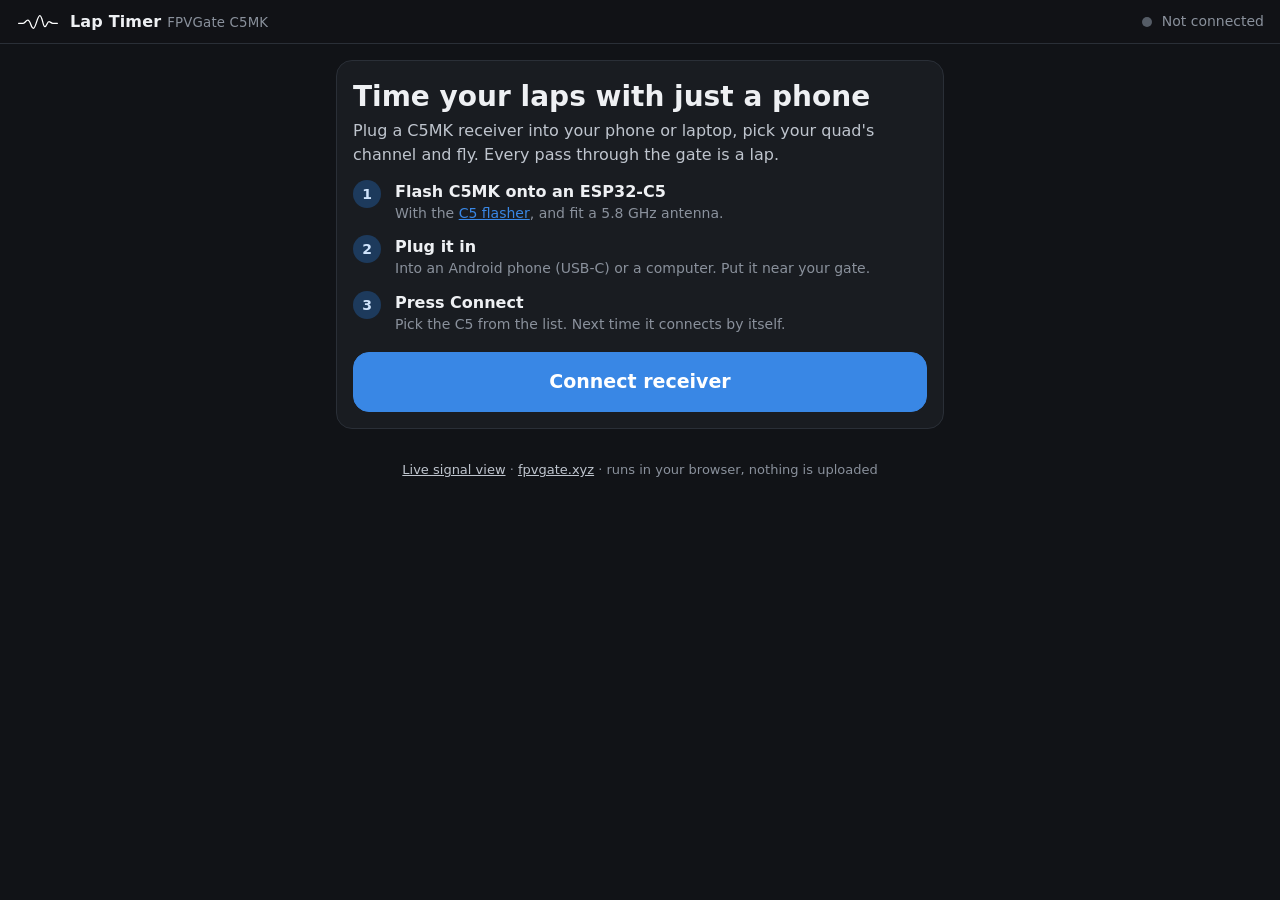
==== multipilot/web/timer/index.html @ 33fa1930 "Add a browser lap timer at c5mk.fpvgate.xyz/timer A simple timer for 1-4 pilots, aimed at phones: pl" ====
<!DOCTYPE html>
<!-- FPVGate lap timer: a C5MK receiver on USB, a phone or laptop, and nothing
     else. All the timing happens in the page from the C5's readings (laps.js);
     the C5 just scans, as it does for the dashboard. Published at
     https://c5mk.fpvgate.xyz/timer/. -->
<html lang="en">
<head>
<meta charset="utf-8">
<meta name="viewport" content="width=device-width, initial-scale=1, viewport-fit=cover">
<meta name="theme-color" content="#111317">
<title>Lap Timer | FPVGate C5MK</title>
<meta name="description" content="A simple FPV lap timer in your browser: plug in a C5MK receiver and start racing.">
<link rel="icon" href="../favicon.svg" type="image/svg+xml">
<style>
  :root {
    --bg: #111317; --panel: #191c21; --panel2: #1f232a; --line: #2a2f37; --line2: #353b45;
    --text: #eef0f3; --soft: #bfc5ce; --muted: #8a919c; --accent: #3987e5; --accent-dim: #1d3a5c;
    --ok: #3dbb7c; --warn: #d9a33a; --bad: #e05d5d;
    --mono: ui-monospace, "Cascadia Mono", Consolas, monospace;
  }
  * { box-sizing: border-box; -webkit-tap-highlight-color: transparent; }
  html, body { margin: 0; background: var(--bg); color: var(--text); font: 16px/1.45 system-ui, "Segoe UI", Roboto, sans-serif; }
  a { color: var(--accent); }
  button, select, input { font: inherit; color: var(--text); }
  button { cursor: pointer; border: 1px solid var(--line2); background: var(--panel2); border-radius: 12px; padding: 10px 16px; min-height: 48px; }
  button:active:not(:disabled) { transform: scale(.98); }
  button:disabled { opacity: .45; }
  button.primary { background: var(--accent); border-color: var(--accent); color: #fff; font-weight: 700; }
  button.big { width: 100%; font-size: 19px; min-height: 60px; border-radius: 16px; }
  button.danger { background: #3a1c1c; border-color: #6a2a2a; color: #f4c2c2; }
  button.ghost { background: transparent; }
  select, input[type=text] { background: var(--panel2); border: 1px solid var(--line2); border-radius: 10px; padding: 10px 12px; min-height: 48px; width: 100%; }

  header { position: sticky; top: 0; z-index: 10; display: flex; align-items: center; gap: 10px; padding: 10px 16px;
    padding-top: max(10px, env(safe-area-inset-top)); background: rgba(17,19,23,.94); backdrop-filter: blur(6px); border-bottom: 1px solid var(--line); }
  header .title { font-weight: 800; letter-spacing: .01em; }
  header .title small { font-weight: 500; color: var(--muted); margin-left: 6px; }
  header .spacer { flex: 1; }
  .dot { width: 10px; height: 10px; border-radius: 50%; background: #555c66; }
  .dot.ok { background: var(--ok); box-shadow: 0 0 0 3px rgba(61,187,124,.18); }
  .dot.busy { background: var(--warn); }
  #connText { color: var(--muted); font-size: 14px; }

  main { max-width: 640px; margin: 0 auto; padding: 16px 16px calc(28px + env(safe-area-inset-bottom)); }
  section.screen { display: grid; gap: 16px; }
  .card { background: var(--panel); border: 1px solid var(--line); border-radius: 16px; padding: 16px; }
  h1 { font-size: 28px; margin: 4px 0 6px; line-height: 1.15; }
  h2 { font-size: 13px; font-weight: 700; letter-spacing: .08em; text-transform: uppercase; color: var(--muted); margin: 0 0 10px; }
  p { margin: 0; color: var(--soft); }
  .muted { color: var(--muted); font-size: 14px; }
  .notice { border-radius: 12px; padding: 12px 14px; font-size: 15px; background: #2a2316; border: 1px solid #5a4823; color: #f1d9a3; }
  .notice.err { background: #2c1717; border-color: #6a2a2a; color: #f4b9b9; }
  .notice:empty { display: none; }
  [hidden] { display: none !important; }
  /* Nothing may push the page wider than a phone: grid and flex children
     default to their content's width, and a select's is its longest option. */
  main, section.screen, .card, .pilot > *, .pilot .row2 > *, .lane, .lane .top > * { min-width: 0; }
  select { max-width: 100%; text-overflow: ellipsis; }
  header .title { white-space: nowrap; overflow: hidden; text-overflow: ellipsis; min-width: 0; }
  #connText { white-space: nowrap; }
  @media (max-width: 440px) {
    header .title small { display: none; }
    .pilot .find { padding: 8px 10px; font-size: 14px; }
  }

  .steps { list-style: none; padding: 0; margin: 14px 0 18px; display: grid; gap: 12px; }
  .steps li { display: grid; grid-template-columns: 32px 1fr; gap: 10px; align-items: start; }
  .steps .n { width: 28px; height: 28px; border-radius: 50%; background: var(--accent-dim); color: #cfe3fb; display: grid; place-items: center; font-weight: 800; font-size: 14px; }

  /* setup */
  .pilot { display: grid; grid-template-columns: 14px 1fr; gap: 10px 12px; align-items: center; padding: 12px 0; border-top: 1px solid var(--line); }
  .pilot:first-of-type { border-top: 0; padding-top: 0; }
  .pilot .sw { width: 14px; height: 14px; border-radius: 4px; }
  .pilot .row2 { grid-column: 2; display: grid; grid-template-columns: 1fr auto; gap: 8px; }
  .pilot .row3 { grid-column: 2; display: flex; align-items: center; gap: 10px; }
  .pilot .remove { min-height: 48px; min-width: 48px; padding: 0; font-size: 22px; line-height: 1; }
  .meter { flex: 1; height: 10px; border-radius: 5px; background: #2b3039; position: relative; overflow: visible; }
  .meter i { position: absolute; left: 0; top: 0; bottom: 0; border-radius: 5px; width: 0; }
  .meter b { position: absolute; top: -4px; bottom: -4px; width: 2px; background: #c9ced6; border-radius: 1px; }
  .seen { font-size: 13px; color: var(--muted); min-width: 86px; text-align: right; }
  .seen.hit { color: var(--ok); font-weight: 700; }
  .seg { display: grid; grid-auto-flow: column; grid-auto-columns: 1fr; gap: 6px; background: var(--panel2); border: 1px solid var(--line2); border-radius: 12px; padding: 4px; }
  .seg button { border: 0; background: transparent; min-height: 44px; border-radius: 9px; padding: 6px; }
  .seg button.on { background: var(--accent); color: #fff; font-weight: 700; }
  .stepper { display: flex; align-items: center; gap: 12px; }
  .stepper button { width: 48px; padding: 0; font-size: 22px; }
  .stepper output { font: 700 22px var(--mono); min-width: 36px; text-align: center; }
  .opts { display: grid; gap: 14px; }
  .opts label.check { display: flex; align-items: center; gap: 10px; color: var(--soft); }
  .opts input[type=checkbox] { width: 22px; height: 22px; accent-color: var(--accent); }

  /* running */
  .runbar { display: flex; align-items: center; gap: 10px; }
  .runbar .what { font-weight: 700; }
  .runbar .spacer { flex: 1; }
  .lanes { display: grid; gap: 12px; }
  .lane { background: var(--panel); border: 1px solid var(--line); border-left: 6px solid; border-radius: 16px; padding: 14px 16px; }
  .lane .top { display: flex; align-items: baseline; gap: 10px; }
  .lane .name { font-weight: 800; font-size: 18px; }
  .lane .ch { color: var(--muted); font-size: 14px; }
  .lane .lapno { margin-left: auto; font-weight: 800; font-size: 18px; }
  .lane .clock { font: 800 64px/1.05 var(--mono); font-variant-numeric: tabular-nums; margin: 6px 0; letter-spacing: -.02em; }
  .lanes.n2 .clock { font-size: 52px; } .lanes.n3 .clock, .lanes.n4 .clock { font-size: 40px; }
  .lane .stats { display: flex; gap: 18px; color: var(--soft); font-size: 15px; }
  .lane .stats b { font-family: var(--mono); color: var(--text); }
  .lane .best b { color: var(--ok); }
  .lane .recent { display: flex; gap: 6px; flex-wrap: wrap; margin-top: 8px; min-height: 26px; }
  .chip { font: 600 13px var(--mono); padding: 2px 8px; border-radius: 999px; background: var(--panel2); border: 1px solid var(--line2); color: var(--soft); }
  .chip.best { color: #bff0d6; border-color: #2a6a4b; background: #12291e; }
  .lane .meter { margin-top: 10px; height: 6px; }
  .lane.flash { animation: flash .6s ease-out; }
  @keyframes flash { from { background: #23402f; } to { background: var(--panel); } }
  .lane .done { color: var(--ok); font-weight: 800; }
  #countdown { position: fixed; inset: 0; z-index: 50; display: grid; place-items: center; background: rgba(10,12,15,.88);
    font: 900 min(40vw, 220px)/1 var(--mono); color: #fff; }
  #countdown.go { color: var(--ok); }

  /* results */
  table { width: 100%; border-collapse: collapse; font-size: 15px; }
  td, th { padding: 6px 4px; text-align: left; border-bottom: 1px solid var(--line); }
  th { color: var(--muted); font-weight: 600; font-size: 13px; }
  td.num, th.num { text-align: right; font-family: var(--mono); }
  tr.best td { color: var(--ok); }
  .promo { background: linear-gradient(135deg, #172a42, #191c21); border-color: #24476d; }
  .promo h2 { color: #9cc8f3; }
  .row { display: flex; gap: 10px; flex-wrap: wrap; }
  .row > button { flex: 1; }
  footer { text-align: center; color: var(--muted); font-size: 13px; padding: 4px 16px 24px; }
  footer a { color: var(--soft); }
</style>
</head>
<body>
<header>
  <svg width="44" height="18" viewBox="0 0 585 240" fill="none" aria-hidden="true"><path d="M 34 137 H 94 C 123 137 128 96 157 96 C 194 96 196 204 231 204 C 264 204 284 34 317 34 C 351 34 357 183 384 183 C 409 183 413 115 439 115 C 457 115 467 137 489 137 H 551" stroke="#FFFFFF" stroke-width="17" stroke-linecap="round" stroke-linejoin="round"/></svg>
  <span class="title">Lap Timer<small>FPVGate C5MK</small></span>
  <span class="spacer"></span>
  <span class="dot" id="dot"></span><span id="connText">Not connected</span>
</header>

<main>
  <div class="notice" id="notice"></div>

  <!-- 1. Connect -->
  <section class="screen" id="scrConnect">
    <div class="card">
      <h1>Time your laps with just a phone</h1>
      <p>Plug a C5MK receiver into your phone or laptop, pick your quad's channel and fly. Every pass through the gate is a lap.</p>
      <ol class="steps">
        <li><span class="n">1</span><div><b>Flash C5MK onto an ESP32-C5</b><div class="muted">With the <a href="https://fpvgate.xyz/c5.html#flasher" target="_blank" rel="noopener">C5 flasher</a>, and fit a 5.8 GHz antenna.</div></div></li>
        <li><span class="n">2</span><div><b>Plug it in</b><div class="muted">Into an Android phone (USB-C) or a computer. Put it near your gate.</div></div></li>
        <li><span class="n">3</span><div><b>Press Connect</b><div class="muted">Pick the C5 from the list. Next time it connects by itself.</div></div></li>
      </ol>
      <button class="primary big" id="btnConnect">Connect receiver</button>
    </div>
    <div class="notice err" id="noUsb" hidden></div>
  </section>

  <!-- 2. Set up -->
  <section class="screen" id="scrSetup" hidden>
    <div class="card">
      <h2>Pilots</h2>
      <div id="pilotList"></div>
      <button class="ghost" id="btnAddPilot" style="width:100%;margin-top:8px">+ Add a pilot</button>
      <p class="muted" style="margin-top:10px">Fly past the gate: the bar jumps and "pass seen" lights up. If it doesn't, try High sensitivity.</p>
    </div>
    <div class="card opts">
      <div>
        <h2>Mode</h2>
        <div class="seg" id="segMode"><button data-v="practice">Practice</button><button data-v="race">Race</button></div>
        <p class="muted" id="modeHint" style="margin-top:8px"></p>
      </div>
      <div id="lapsBox">
        <h2>Laps to win</h2>
        <div class="stepper"><button id="lapsMinus">−</button><output id="lapsOut">3</output><button id="lapsPlus">+</button></div>
      </div>
      <div>
        <h2>Sensitivity</h2>
        <div class="seg" id="segSens"><button data-v="low">Low</button><button data-v="medium">Medium</button><button data-v="high">High</button></div>
        <p class="muted" id="sensHint" style="margin-top:8px"></p>
      </div>
      <label class="check"><input type="checkbox" id="chkVoice">Read lap times out loud</label>
    </div>
    <button class="primary big" id="btnStart">Start</button>
  </section>

  <!-- 3. Running -->
  <section class="screen" id="scrRun" hidden>
    <div class="runbar"><span class="what" id="runWhat"></span><span class="spacer"></span><span class="muted" id="runClock"></span></div>
    <div class="lanes" id="lanes"></div>
    <button class="danger big" id="btnStop">Stop</button>
  </section>

  <!-- 4. Results -->
  <section class="screen" id="scrResults" hidden>
    <div class="card" id="resultsCard"></div>
    <div class="row">
      <button class="primary" id="btnAgain">Go again</button>
      <button id="btnSetup">Change setup</button>
    </div>
    <button id="btnCsv">Save laps (CSV)</button>
    <div class="card promo">
      <h2>Ready for more?</h2>
      <p><b>FPVGate</b> is the open-source lap timer this grew out of: LED gates, race management, up to eight pilots,
        and RotorHazard support with the same C5MK receiver.</p>
      <p style="margin-top:10px"><a href="https://fpvgate.xyz" target="_blank" rel="noopener">Find out more at fpvgate.xyz →</a></p>
    </div>
  </section>
</main>

<footer>
  <a href="../">Live signal view</a> · <a href="https://fpvgate.xyz" target="_blank" rel="noopener">fpvgate.xyz</a> · runs in your browser, nothing is uploaded
</footer>

<div id="countdown" hidden></div>

<script type="module">
import { C5Link, BANDS, BAND_LABEL, MIN_MHZ, MAX_MHZ, channelName, whyNoTransport } from "../c5mk-link.js";
import { PassDetector, Session, SENSITIVITY, formatLap } from "../laps.js";
import { bandChannels, fill8, sweep, strongest } from "../vtxscan.js";

const $ = id => document.getElementById(id);
const COLORS = ["#3987e5", "#d95926", "#199e70", "#c98500"];
const MAX_PILOTS = 4;
const STORE_KEY = "c5mk.timer";
const DEFAULT_CHANNELS = [5658, 5732, 5843, 5917];   // R1 R3 R6 R8: the usual well-spaced set

// ---- settings, remembered on this device ---------------------------------------
const cfg = Object.assign({
  pilots: [{ name: "Pilot 1", mhz: 5658 }],
  mode: "practice", laps: 3, sens: "medium", voice: true, minLapS: 3,
}, (() => { try { return JSON.parse(localStorage.getItem(STORE_KEY)) || {}; } catch (e) { return {}; } })());
const save = () => { try { localStorage.setItem(STORE_KEY, JSON.stringify(cfg)); } catch (e) {} };

// ---- state ------------------------------------------------------------------------
const link = new C5Link();
let detectors = [];                 // one per pilot
let byMhz = new Map();              // mhz -> pilot index
let session = null;
let running = false;
let chipNow = { t: null, perf: 0 }; // the C5's clock, for "now"
let scanning = false;               // a Find my quad sweep owns the C5
let wakeLock = null;
const seen = [];                    // per pilot: last pass seen during setup
const lanes = [];                   // per pilot: running-screen elements

function show(id) {
  for (const s of ["scrConnect", "scrSetup", "scrRun", "scrResults"]) $(s).hidden = s !== id;
  window.scrollTo(0, 0);
}

function notice(text, err) {
  $("notice").textContent = text || "";
  $("notice").className = "notice" + (err ? " err" : "");
}

function nowChip() {
  return chipNow.t === null ? null : chipNow.t + (performance.now() - chipNow.perf) / 1000;
}

// ---- the C5 -------------------------------------------------------------------------
function applyChannels() {
  byMhz = new Map(cfg.pilots.map((p, i) => [p.mhz, i]));
  const s = SENSITIVITY[cfg.sens];
  detectors = cfg.pilots.map(() => new PassDetector({ enterDb: s.enterDb, exitDb: s.exitDb, minLapS: cfg.minLapS }));
  if (link.connected) {
    link.setChannels(fill8(cfg.pilots.map(p => p.mhz)));
    link.send("scan on");
  }
}

link.addEventListener("state", e => {
  const { connected, text } = e.detail;
  $("dot").className = "dot" + (connected ? " ok" : /Connecting/.test(text) ? " busy" : "");
  $("connText").textContent = connected ? "Connected" : /Connecting/.test(text) ? "Connecting…" : "Not connected";
  if (connected) {
    notice("");
    applyChannels();
    if (!$("scrConnect").hidden) { show("scrSetup"); renderSetup(); }
  } else if (!/Connecting/.test(text)) {
    if (running) notice("The receiver was unplugged. Laps resume when it's back.", true);
    else if (!$("scrConnect").hidden) notice(/Not connected/.test(text) ? "" : text, true);
    else notice(text, true);
  }
});

link.addEventListener("record", e => {
  if (scanning) return;
  for (const x of e.detail.entries) {
    const i = byMhz.get(x.mhz);
    if (i === undefined) continue;
    if (chipNow.t === null || x.t > chipNow.t) { chipNow.t = x.t; chipNow.perf = performance.now(); }
    const pass = detectors[i].push(x.t, x.filt);
    if (pass && !pass.rejected) onPass(i, pass);
  }
});

// ---- setup screen ---------------------------------------------------------------------
function channelOptions(selected, taken) {
  let html = "";
  for (const b of ["R", "F", "A", "B", "E", "L"]) {
    html += `<optgroup label="${BAND_LABEL[b]}">`;
    BANDS[b].forEach((f, k) => {
      if (f < MIN_MHZ || f > MAX_MHZ) return;
      const name = b + (k + 1);
      const dis = taken.has(f) && f !== selected ? " disabled" : "";
      html += `<option value="${f}"${f === selected && channelName(f) === name ? " selected" : ""}${dis}>${name} · ${f} MHz</option>`;
    });
    html += "</optgroup>";
  }
  return html;
}

function renderSetup() {
  const list = $("pilotList");
  list.innerHTML = "";
  const taken = new Set(cfg.pilots.map(p => p.mhz));
  cfg.pilots.forEach((p, i) => {
    const row = document.createElement("div");
    row.className = "pilot";
    row.innerHTML = `<span class="sw" style="background:${COLORS[i]}"></span>
      <input type="text" value="${p.name.replace(/"/g, "&quot;")}" maxlength="16" aria-label="Pilot name">
      <div class="row2"><select aria-label="Channel">${channelOptions(p.mhz, taken)}</select>
        <button class="find">Find my quad</button></div>
      <div class="row3"><div class="meter"><i style="background:${COLORS[i]}"></i><b></b></div>
        <span class="seen">no pass yet</span>
        ${cfg.pilots.length > 1 ? '<button class="remove ghost" aria-label="Remove pilot">×</button>' : ""}</div>`;
    row.querySelector("input").oninput = e => { p.name = e.target.value || `Pilot ${i + 1}`; save(); };
    row.querySelector("select").onchange = e => { p.mhz = +e.target.value; save(); applyChannels(); renderSetup(); };
    row.querySelector(".find").onclick = () => findQuad(i, row.querySelector(".find"));
    const rm = row.querySelector(".remove");
    if (rm) rm.onclick = () => { cfg.pilots.splice(i, 1); save(); applyChannels(); renderSetup(); };
    list.appendChild(row);
  });
  $("btnAddPilot").hidden = cfg.pilots.length >= MAX_PILOTS;
  for (const b of $("segMode").children) b.classList.toggle("on", b.dataset.v === cfg.mode);
  for (const b of $("segSens").children) b.classList.toggle("on", b.dataset.v === cfg.sens);
  $("modeHint").textContent = cfg.mode === "race"
    ? "3-2-1-GO, then your first pass through the gate starts the clock. First to the lap count wins."
    : "Your first pass through the gate starts lap 1. Fly as long as you like.";
  $("lapsBox").hidden = cfg.mode !== "race";
  $("lapsOut").textContent = cfg.laps;
  $("sensHint").textContent = SENSITIVITY[cfg.sens].hint;
  $("chkVoice").checked = cfg.voice;
}

async function findQuad(i, btn) {
  if (scanning || !link.connected) return;
  scanning = true;
  const label = btn.textContent;
  btn.disabled = true;
  notice("Looking for your quad… keep it powered up near the receiver.");
  try {
    const levels = await sweep(link, bandChannels(), {
      onProgress: (d, n) => { btn.textContent = `Looking… ${Math.round(100 * d / n)}%`; },
    });
    const best = strongest(levels);
    const otherPilot = cfg.pilots.findIndex((p, k) => k !== i && p.mhz === best.mhz);
    if (best.mhz === null || best.aboveDb < 10) {
      notice("No quad found. Is it powered up, with its video transmitter on? Bring it closer and try again.", true);
    } else if (otherPilot >= 0) {
      notice(`The strongest signal is on ${channelName(best.mhz)}, but ${cfg.pilots[otherPilot].name} is already on it. Change one of the two quads' channel.`, true);
    } else {
      cfg.pilots[i].mhz = best.mhz;
      save();
      notice(`Found it: ${channelName(best.mhz)} (${best.mhz} MHz).`);
    }
  } finally {
    btn.textContent = label;
    btn.disabled = false;
    scanning = false;
    applyChannels();
    renderSetup();
  }
}

$("btnAddPilot").onclick = () => {
  const used = new Set(cfg.pilots.map(p => p.mhz));
  const mhz = DEFAULT_CHANNELS.find(f => !used.has(f)) ?? bandChannels().find(f => !used.has(f));
  cfg.pilots.push({ name: `Pilot ${cfg.pilots.length + 1}`, mhz });
  save();
  applyChannels();
  renderSetup();
};
for (const b of $("segMode").children) b.onclick = () => { cfg.mode = b.dataset.v; save(); renderSetup(); };
for (const b of $("segSens").children) b.onclick = () => { cfg.sens = b.dataset.v; save(); applyChannels(); renderSetup(); };
$("lapsMinus").onclick = () => { cfg.laps = Math.max(1, cfg.laps - 1); save(); renderSetup(); };
$("lapsPlus").onclick = () => { cfg.laps = Math.min(50, cfg.laps + 1); save(); renderSetup(); };
$("chkVoice").onchange = e => { cfg.voice = e.target.checked; save(); };

// ---- sounds and voice -----------------------------------------------------------------------
let audio = null;
function beep(freq = 880, ms = 120, gain = 0.2) {
  try {
    audio = audio || new (window.AudioContext || window.webkitAudioContext)();
    const o = audio.createOscillator(), g = audio.createGain();
    o.frequency.value = freq;
    g.gain.value = gain;
    g.gain.setTargetAtTime(0, audio.currentTime + ms / 1000 * 0.7, 0.02);
    o.connect(g).connect(audio.destination);
    o.start();
    o.stop(audio.currentTime + ms / 1000);
  } catch (e) {}
}
function say(text) {
  if (!cfg.voice || !("speechSynthesis" in window)) return;
  if (speechSynthesis.pending) speechSynthesis.cancel();   // never fall behind the laps
  const u = new SpeechSynthesisUtterance(text);
  u.rate = 1.1;
  speechSynthesis.speak(u);
}
const spoken = s => s.toFixed(1);

// ---- running -------------------------------------------------------------------------------
function buildLanes() {
  const box = $("lanes");
  box.innerHTML = "";
  box.className = "lanes n" + cfg.pilots.length;
  lanes.length = 0;
  cfg.pilots.forEach((p, i) => {
    const el = document.createElement("div");
    el.className = "lane";
    el.style.borderLeftColor = COLORS[i];
    el.innerHTML = `<div class="top"><span class="name">${escapeHtml(p.name)}</span><span class="ch">${channelName(p.mhz)}</span>
        <span class="lapno"></span></div>
      <div class="clock">0.00</div>
      <div class="stats"><span>Last <b class="last">–</b></span><span class="best">Best <b>–</b></span></div>
      <div class="recent"></div>
      <div class="meter"><i style="background:${COLORS[i]}"></i><b></b></div>`;
    box.appendChild(el);
    lanes.push({ el, lapno: el.querySelector(".lapno"), clock: el.querySelector(".clock"), last: el.querySelector(".last"),
                 best: el.querySelector(".best b"), recent: el.querySelector(".recent"), meter: el.querySelector(".meter i"),
                 mark: el.querySelector(".meter b") });
  });
}

function escapeHtml(s) { return s.replace(/[&<>"]/g, c => ({ "&": "&amp;", "<": "&lt;", ">": "&gt;", '"': "&quot;" })[c]); }

async function start() {
  if (!link.connected) { notice("Connect the receiver first.", true); return; }
  beep(1, 1, 0);   // wake the audio on this tap, so later beeps play
  session = new Session({ mode: cfg.mode, laps: cfg.laps, pilots: cfg.pilots.length });
  detectors.forEach(d => d.newSession());
  buildLanes();
  $("runWhat").textContent = cfg.mode === "race" ? `Race · ${cfg.laps} lap${cfg.laps > 1 ? "s" : ""}` : "Practice";
  show("scrRun");
  running = true;
  try { wakeLock = await navigator.wakeLock?.request("screen"); } catch (e) {}
  if (cfg.mode === "race") await countdown();
  else say(cfg.pilots.length > 1 ? "Ready. Fly through the gate to start." : "Ready");
}

async function countdown() {
  const box = $("countdown");
  box.hidden = false;
  for (const n of ["3", "2", "1"]) {
    box.className = "";
    box.textContent = n;
    beep(660, 180);
    await new Promise(r => setTimeout(r, 1000));
    if (!running) { box.hidden = true; return; }
  }
  box.textContent = "GO";
  box.className = "go";
  beep(1320, 500, 0.25);
  session.go(nowChip() ?? 0);
  say("Go");
  setTimeout(() => { box.hidden = true; }, 700);
}

function onPass(i, pass) {
  if (!running) {
    // Setup: show that the gate sees this quad, and how strongly.
    seen[i] = { at: performance.now(), peak: pass.peakDb };
    beep(990, 80, 0.12);
    return;
  }
  const r = session.pass(i, pass.t);
  const p = cfg.pilots[i], lane = lanes[i];
  if (r.kind === "ignored") return;
  const who = cfg.pilots.length > 1 ? p.name + ", " : "";
  lane.el.classList.remove("flash");
  void lane.el.offsetWidth;
  lane.el.classList.add("flash");
  navigator.vibrate?.(60);
  if (r.kind === "start") { beep(990, 100); say(who + "go"); return; }
  if (r.kind === "holeshot") { beep(990, 100); return; }
  beep(r.best ? 1320 : 990, 140);
  lane.last.textContent = formatLap(r.lapS);
  lane.best.textContent = formatLap(session.pilots[i].best);
  const chips = session.pilots[i].laps.slice(-6).map(s => {
    const best = s === session.pilots[i].best;
    return `<span class="chip${best ? " best" : ""}">${formatLap(s)}</span>`;
  });
  lane.recent.innerHTML = chips.join("");
  if (r.finished) {
    const place = session.standings().indexOf(i) + 1;
    say(`${who}finished${cfg.pilots.length > 1 ? `, position ${place}` : ""}. ${spoken(r.totalS)} seconds`);
    if (session.finished()) setTimeout(stop, 1500);
  } else {
    say(`${who}lap ${r.lap}, ${spoken(r.lapS)}${r.best && r.lap > 1 ? ", best" : ""}`);
  }
}

function stop() {
  if (!running) return;
  running = false;
  $("countdown").hidden = true;
  try { wakeLock?.release(); } catch (e) {}
  wakeLock = null;
  renderResults();
  show("scrResults");
}

// The running clocks and signal bars, ~20 times a second.
setInterval(() => {
  const now = nowChip();
  if (running && session) {
    if (cfg.mode === "race" && session.goT !== null && now !== null) {
      // Stops at the last finisher's time.
      const end = session.finished() ? Math.max(...session.pilots.map(p => p.finishT)) : now;
      $("runClock").textContent = formatLap(end - session.goT);
    }
    else $("runClock").textContent = "";
    cfg.pilots.forEach((p, i) => {
      const s = session.pilots[i], lane = lanes[i];
      if (!lane) return;
      const lapCount = s.laps.length;
      lane.lapno.innerHTML = s.finished ? '<span class="done">Finished</span>'
        : s.lastT === null ? (cfg.mode === "race" && session.goT === null ? "Get ready" : "Waiting for first pass")
        : cfg.mode === "race" ? `Lap ${Math.min(lapCount + 1, cfg.laps)}/${cfg.laps}` : `Lap ${lapCount + 1}`;
      lane.clock.textContent = s.finished ? formatLap(s.finishT - session.goT)
        : s.lastT === null || now === null ? "0.00" : formatLap(Math.max(0, now - s.lastT));
      setMeter(lane.meter, lane.mark, i);
    });
  } else if (!$("scrSetup").hidden) {
    const rows = $("pilotList").children;
    cfg.pilots.forEach((p, i) => {
      const row = rows[i];
      if (!row) return;
      setMeter(row.querySelector(".meter i"), row.querySelector(".meter b"), i);
      const el = row.querySelector(".seen"), s = seen[i];
      const fresh = s && performance.now() - s.at < 4000;
      el.textContent = fresh ? `pass seen ✓` : s ? `last pass ${s.peak.toFixed(0)} dB` : "no pass yet";
      el.classList.toggle("hit", !!fresh);
    });
  }
}, 50);

function setMeter(bar, mark, i) {
  const d = detectors[i];
  if (!d || !bar) return;
  const full = 30;   // dB over the floor at the right-hand end
  bar.style.width = `${Math.max(0, Math.min(1, d.above() / full)) * 100}%`;
  if (mark) mark.style.left = `${Math.min(1, d.enterDb / full) * 100}%`;
}

// ---- results -------------------------------------------------------------------------------
function renderResults() {
  const order = cfg.mode === "race" ? session.standings() : cfg.pilots.map((_, i) => i);
  let html = `<h2>${cfg.mode === "race" ? "Race results" : "Practice laps"}</h2>`;
  order.forEach((i, place) => {
    const p = cfg.pilots[i], s = session.pilots[i], laps = s.laps;
    const avg = laps.length ? laps.reduce((a, b) => a + b, 0) / laps.length : null;
    const head = cfg.mode === "race" ? `${place + 1}. ` : "";
    const total = s.finished ? ` · total ${formatLap(s.finishT - session.goT)}` : "";
    html += `<div style="margin:14px 0 4px"><b style="color:${COLORS[i]}">${head}${escapeHtml(p.name)}</b>
      <span class="muted"> ${channelName(p.mhz)} · ${laps.length} lap${laps.length === 1 ? "" : "s"}${total}</span></div>`;
    if (!laps.length) { html += `<p class="muted">No laps.</p>`; return; }
    html += `<p class="muted">Best <b style="color:var(--ok)">${formatLap(s.best)}</b> · average ${formatLap(avg)}</p>
      <table><tr><th>Lap</th><th class="num">Time</th></tr>` +
      laps.map((t, k) => `<tr class="${t === s.best ? "best" : ""}"><td>${k + 1}</td><td class="num">${formatLap(t)}</td></tr>`).join("") +
      `</table>`;
  });
  $("resultsCard").innerHTML = html;
}

function saveCsv() {
  const rows = ["pilot,channel,mhz,lap,lap_s"];
  cfg.pilots.forEach((p, i) => session.pilots[i].laps.forEach((t, k) =>
    rows.push(`"${p.name.replace(/"/g, '""')}",${channelName(p.mhz)},${p.mhz},${k + 1},${t.toFixed(3)}`)));
  const a = document.createElement("a");
  a.href = URL.createObjectURL(new Blob([rows.join("\n") + "\n"], { type: "text/csv" }));
  a.download = `laps-${new Date().toISOString().replace(/[:.]/g, "-").slice(0, 19)}.csv`;
  a.click();
}

// ---- wiring ---------------------------------------------------------------------------------
$("btnConnect").onclick = () => link.connect();
$("btnStart").onclick = start;
$("btnStop").onclick = stop;
$("btnAgain").onclick = start;
$("btnSetup").onclick = () => { show("scrSetup"); renderSetup(); };
$("btnCsv").onclick = saveCsv;
link.addEventListener("text", e => {
  const m = /firmware (\S+)/.exec(e.detail);
  if (m && /^1\.(0|1|2\.[0-2])\b/.test(m[1])) {
    notice(`This receiver runs C5MK ${m[1].split("+")[0]}. It works, but 1.2.3 or later gives smoother timing: update it with the C5 flasher.`);
  }
});

if (!link.kind) {
  $("noUsb").textContent = whyNoTransport();
  $("noUsb").hidden = false;
  $("btnConnect").disabled = true;
} else {
  link.watch();
  link.autoConnect();
}
if (link.kind === "usb") {
  $("connText").textContent = "Not connected (USB beta)";
}
</script>
</body>
</html>
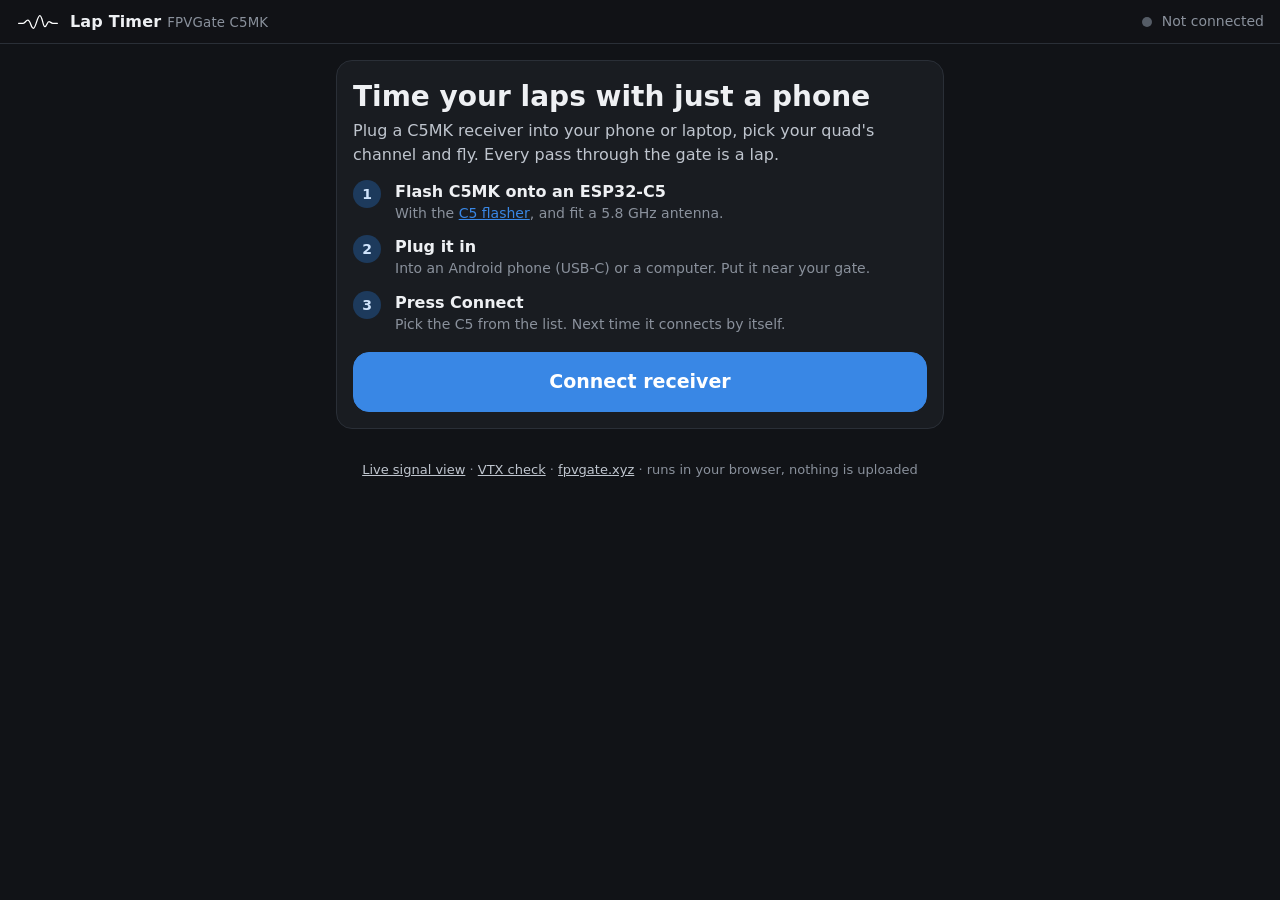
==== commit d0d4c8e8: "Add a VTX check page at c5mk.fpvgate.xyz/vtx Power up one quad near the receiver and press Check VTX" ====
--- a/multipilot/web/timer/index.html
+++ b/multipilot/web/timer/index.html
@@ -208,7 +208,7 @@
 </main>
 
 <footer>
-  <a href="../">Live signal view</a> · <a href="https://fpvgate.xyz" target="_blank" rel="noopener">fpvgate.xyz</a> · runs in your browser, nothing is uploaded
+  <a href="../">Live signal view</a> · <a href="../vtx/">VTX check</a> · <a href="https://fpvgate.xyz" target="_blank" rel="noopener">fpvgate.xyz</a> · runs in your browser, nothing is uploaded
 </footer>
 
 <div id="countdown" hidden></div>
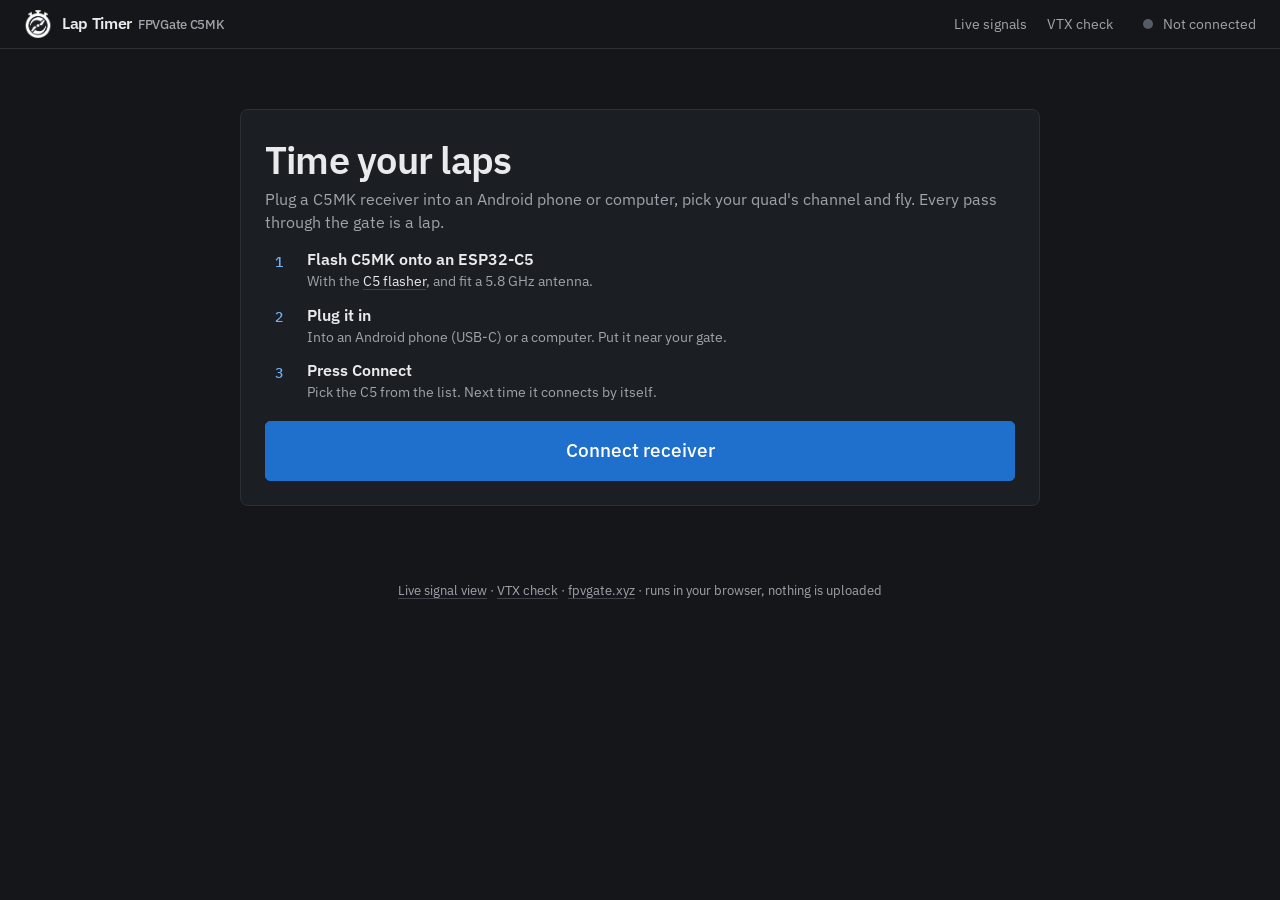
==== commit 2aa6b723: "Improve browser timer, live signal views and FPVGate branding" ====
--- a/multipilot/web/timer/index.html
+++ b/multipilot/web/timer/index.html
@@ -10,7 +10,7 @@
 <meta name="theme-color" content="#111317">
 <title>Lap Timer | FPVGate C5MK</title>
 <meta name="description" content="A simple FPV lap timer in your browser: plug in a C5MK receiver and start racing.">
-<link rel="icon" href="../favicon.svg" type="image/svg+xml">
+<link rel="icon" href="../assets/fpvgate-logo.png" type="image/png">
 <style>
   :root {
     --bg: #111317; --panel: #191c21; --panel2: #1f232a; --line: #2a2f37; --line2: #353b45;
@@ -88,15 +88,43 @@
   .opts { display: grid; gap: 14px; }
   .opts label.check { display: flex; align-items: center; gap: 10px; color: var(--soft); }
   .opts input[type=checkbox] { width: 22px; height: 22px; accent-color: var(--accent); }
+  details summary { cursor: pointer; min-height: 44px; padding: 10px 0; color: var(--soft); }
+  .thresholds { display: grid; grid-template-columns: 1fr 1fr; gap: 10px; margin: 12px 0; min-width: 0; }
+  .thresholds legend { color: var(--soft); }
+  .thresholds label { font-size: 14px; color: var(--muted); min-width: 0; }
+  input[type=number] { width: 100%; min-height: 48px; margin-top: 4px; padding: 8px; border-radius: 10px; border: 1px solid var(--line2); background: var(--panel2); }
+  .signal-head { display: flex; flex-wrap: wrap; justify-content: space-between; gap: 8px; font-size: 14px; margin-top: 12px; }
+  .signal-head output { color: var(--soft); font-family: var(--mono); }
+  .signal-chart { position: relative; margin-top: 6px; }
+  .signal-plot { display: block; width: 100%; height: 220px; }
+  .signal-handle { display: none; position: absolute; z-index: 1; transform: translateY(-50%); min-height: 48px; min-width: 96px; padding: 8px 12px; border-radius: 24px; font-size: 14px; font-weight: 700; touch-action: none; user-select: none; cursor: ns-resize; }
+  .signal-handle:active { transform: translateY(-50%); }
+  .signal-handle[data-key=enterDb] { left: 32px; color: #f1d9a3; border-color: var(--warn); background: #322818; }
+  .signal-handle[data-key=exitDb] { right: 8px; color: #bff0d6; border-color: var(--ok); background: #163125; }
+  .signal-controls { display: none; }
+  body.tuning .signal-handle { display: block; }
+  body.tuning .signal-controls { display: grid; }
+  #scrRun #advanced { display: none; }
+  #advanced label.check { display: flex; align-items: center; gap: 10px; min-height: 48px; }
+  #advanced input[type=checkbox] { width: 24px; height: 24px; accent-color: var(--accent); }
+  .signal-key { display: flex; flex-wrap: wrap; gap: 6px 16px; font-size: 13px; color: var(--muted); }
+  .signal-key .entry { color: var(--warn); } .signal-key .exit { color: var(--ok); }
+  .signal-card-head { display: flex; align-items: center; gap: 8px; }
+  #btnToggleGraph { flex: 1; display: flex; align-items: center; justify-content: space-between; gap: 12px; text-align: left; border: 0; background: transparent; padding: 8px 0; font-weight: 700; }
+  #signalToggleLabel { font-weight: 500; font-size: 14px; color: var(--muted); }
+  #btnSignalHelp { flex: none; width: 48px; padding: 0; border-radius: 50%; font-weight: 800; }
+  .signal-help { margin: 12px 0; padding: 14px; border: 1px solid var(--line2); border-radius: 12px; background: var(--panel2); }
+  .signal-help p + p { margin-top: 10px; }
+  #signalBody { margin-top: 12px; }
 
   /* running */
   .runbar { display: flex; align-items: center; gap: 10px; }
   .runbar .what { font-weight: 700; }
   .runbar .spacer { flex: 1; }
   .lanes { display: grid; gap: 12px; }
-  .lane { background: var(--panel); border: 1px solid var(--line); border-left: 6px solid; border-radius: 16px; padding: 14px 16px; }
+  .lane { background: var(--panel); border: 1px solid var(--line); border-radius: 8px; padding: 14px 16px; }
   .lane .top { display: flex; align-items: baseline; gap: 10px; }
-  .lane .name { font-weight: 800; font-size: 18px; }
+  .lane .name { font-weight: 800; font-size: 18px; overflow-wrap: anywhere; }
   .lane .ch { color: var(--muted); font-size: 14px; }
   .lane .lapno { margin-left: auto; font-weight: 800; font-size: 18px; }
   .lane .clock { font: 800 64px/1.05 var(--mono); font-variant-numeric: tabular-nums; margin: 6px 0; letter-spacing: -.02em; }
@@ -121,19 +149,65 @@
   th { color: var(--muted); font-weight: 600; font-size: 13px; }
   td.num, th.num { text-align: right; font-family: var(--mono); }
   tr.best td { color: var(--ok); }
-  .promo { background: linear-gradient(135deg, #172a42, #191c21); border-color: #24476d; }
-  .promo h2 { color: #9cc8f3; }
+  .promo { background: var(--panel); border-color: var(--line); }
+  .promo h2 { color: var(--text); }
   .row { display: flex; gap: 10px; flex-wrap: wrap; }
   .row > button { flex: 1; }
   footer { text-align: center; color: var(--muted); font-size: 13px; padding: 4px 16px 24px; }
   footer a { color: var(--soft); }
+  .desktop-links, .desktop-intro { display: none; }
+  .setup-settings, .results-side { display: grid; gap: 16px; min-width: 0; }
+  .results-grid { display: grid; gap: 20px; }
+  .pilot-result { min-width: 0; }
+  .result-title { margin: 14px 0 4px; }
+  /* Keep the phone layout as the base. Expand into a workspace on laptops. */
+  @media (min-width: 960px) {
+    header { padding-left: max(24px, calc((100vw - 1280px) / 2)); padding-right: max(24px, calc((100vw - 1280px) / 2)); }
+    .desktop-links { display: flex; gap: 20px; margin-right: 20px; font-size: 14px; }
+    .desktop-links a { color: var(--soft); text-decoration: none; }
+    .desktop-links a:hover { color: var(--text); }
+    main { max-width: 1280px; padding: 28px 24px 40px; }
+    section.screen { gap: 24px; }
+    .card { padding: 24px; }
+    #scrConnect { max-width: 800px; margin: 32px auto; }
+    #scrConnect h1 { font-size: 38px; }
+    #scrSetup { grid-template-columns: minmax(0, 1.1fr) minmax(0, .9fr); align-items: start; }
+    .desktop-intro { display: block; grid-column: 1 / -1; }
+    .desktop-intro h1 { font-size: 32px; }
+    #setupPilots { grid-column: 1; grid-row: 2; }
+    #setupSettings { grid-column: 2; grid-row: 2; }
+    #scrSetup #signalCard { grid-column: 1 / -1; grid-row: 3; }
+    .pilot { grid-template-columns: 14px minmax(120px, 1fr) minmax(230px, 1.5fr); }
+    .pilot .row2 { grid-column: 3; }
+    .pilot .row3 { grid-column: 2 / -1; }
+    #btnStart { margin-top: 4px; }
+    #signalPlots { display: grid; grid-template-columns: repeat(auto-fit, minmax(min(100%, 460px), 1fr)); gap: 16px 24px; }
+    .signal-plot { height: 260px; }
+    .runbar { font-size: 20px; padding: 4px 0; }
+    .lanes { gap: 20px; }
+    .lanes.n2, .lanes.n3, .lanes.n4 { grid-template-columns: repeat(2, minmax(0, 1fr)); }
+    .lane { padding: 24px; min-height: 230px; }
+    .lane .top { flex-wrap: wrap; }
+    .lane .name { font-size: 22px; }
+    .lane .lapno { font-size: 16px; }
+    .lane .clock, .lanes.n2 .clock, .lanes.n3 .clock, .lanes.n4 .clock { font-size: clamp(64px, 6.5vw, 88px); margin: 16px 0; }
+    .lanes.n1 .clock { font-size: 112px; }
+    .lane .stats { font-size: 17px; }
+    #btnStop { max-width: 260px; justify-self: end; }
+    .results-grid { grid-template-columns: repeat(auto-fit, minmax(min(100%, 340px), 1fr)); gap: 28px; }
+    #scrResults { grid-template-columns: minmax(0, 1fr) 340px; align-items: start; }
+    #resultsCard { grid-column: 1; }
+    #resultsSide { grid-column: 2; }
+  }
 </style>
+<link rel="stylesheet" href="../brand.css">
 </head>
 <body>
 <header>
-  <svg width="44" height="18" viewBox="0 0 585 240" fill="none" aria-hidden="true"><path d="M 34 137 H 94 C 123 137 128 96 157 96 C 194 96 196 204 231 204 C 264 204 284 34 317 34 C 351 34 357 183 384 183 C 409 183 413 115 439 115 C 457 115 467 137 489 137 H 551" stroke="#FFFFFF" stroke-width="17" stroke-linecap="round" stroke-linejoin="round"/></svg>
+  <img class="brand-logo" src="../assets/fpvgate-logo.png" alt="FPVGate" width="28" height="28">
   <span class="title">Lap Timer<small>FPVGate C5MK</small></span>
   <span class="spacer"></span>
+  <nav class="desktop-links" aria-label="Receiver tools"><a href="../">Live signals</a><a href="../vtx/">VTX check</a></nav>
   <span class="dot" id="dot"></span><span id="connText">Not connected</span>
 </header>
 
@@ -143,8 +217,8 @@
   <!-- 1. Connect -->
   <section class="screen" id="scrConnect">
     <div class="card">
-      <h1>Time your laps with just a phone</h1>
-      <p>Plug a C5MK receiver into your phone or laptop, pick your quad's channel and fly. Every pass through the gate is a lap.</p>
+      <h1>Time your laps</h1>
+      <p>Plug a C5MK receiver into an Android phone or computer, pick your quad's channel and fly. Every pass through the gate is a lap.</p>
       <ol class="steps">
         <li><span class="n">1</span><div><b>Flash C5MK onto an ESP32-C5</b><div class="muted">With the <a href="https://fpvgate.xyz/c5.html#flasher" target="_blank" rel="noopener">C5 flasher</a>, and fit a 5.8 GHz antenna.</div></div></li>
         <li><span class="n">2</span><div><b>Plug it in</b><div class="muted">Into an Android phone (USB-C) or a computer. Put it near your gate.</div></div></li>
@@ -157,13 +231,15 @@
 
   <!-- 2. Set up -->
   <section class="screen" id="scrSetup" hidden>
-    <div class="card">
+    <div class="desktop-intro"><h1>Set up your session</h1><p>Choose your pilots and session settings. Open the RSSI graph to check reception or tune detection.</p></div>
+    <div class="card" id="setupPilots">
       <h2>Pilots</h2>
       <div id="pilotList"></div>
       <button class="ghost" id="btnAddPilot" style="width:100%;margin-top:8px">+ Add a pilot</button>
       <p class="muted" style="margin-top:10px">Fly past the gate: the bar jumps and "pass seen" lights up. If it doesn't, try High sensitivity.</p>
     </div>
-    <div class="card opts">
+    <div class="setup-settings" id="setupSettings">
+    <div class="card opts" id="setupOptions">
       <div>
         <h2>Mode</h2>
         <div class="seg" id="segMode"><button data-v="practice">Practice</button><button data-v="race">Race</button></div>
@@ -181,6 +257,7 @@
       <label class="check"><input type="checkbox" id="chkVoice">Read lap times out loud</label>
     </div>
     <button class="primary big" id="btnStart">Start</button>
+    </div>
   </section>
 
   <!-- 3. Running -->
@@ -193,6 +270,7 @@
   <!-- 4. Results -->
   <section class="screen" id="scrResults" hidden>
     <div class="card" id="resultsCard"></div>
+    <div class="results-side" id="resultsSide">
     <div class="row">
       <button class="primary" id="btnAgain">Go again</button>
       <button id="btnSetup">Change setup</button>
@@ -204,8 +282,33 @@
         and RotorHazard support with the same C5MK receiver.</p>
       <p style="margin-top:10px"><a href="https://fpvgate.xyz" target="_blank" rel="noopener">Find out more at fpvgate.xyz →</a></p>
     </div>
+    </div>
   </section>
 </main>
+
+<div class="card" id="signalCard" hidden>
+  <div class="signal-card-head">
+    <button type="button" id="btnToggleGraph" aria-expanded="false" aria-controls="signalBody">RSSI graph<span id="signalToggleLabel">Show ▾</span></button>
+    <button type="button" id="btnSignalHelp" aria-label="How to use the RSSI graph" aria-expanded="false" aria-controls="signalHelp">?</button>
+  </div>
+  <div class="signal-help" id="signalHelp" hidden>
+    <p><b>What am I looking at?</b> Each pilot has a live signal trace covering the last 20 seconds. The level is dB above a noise floor the timer tracks automatically. A fly-by should make a clear peak.</p>
+    <p><b>How is a pass detected?</b> The signal must rise above Entry, then fall below Exit. A white marker shows an accepted pass. The timer uses the middle of the peak for its timestamp; the first pass starts your lap clock.</p>
+    <p><b>How do I tune it?</b> Start with Medium sensitivity and fly past the gate. If passes are missed, try High. If it triggers too easily, try Low. For finer control, open the graph, expand Advanced and enable custom values, then type numbers or drag the Entry / Exit handles.</p>
+    <p><b>Keep Exit below Entry.</b> The controls keep at least a 0.5 dB gap so signal noise does not repeatedly toggle the gate. Test your settings before starting: threshold editing is available during setup, while the graph can stay open during a session.</p>
+  </div>
+  <div id="signalBody" hidden>
+  <p class="muted">Live FPVGate receiver signal · last 20 seconds · dB above the tracked noise floor</p>
+  <div class="signal-key"><span>Signal</span><span class="entry">– – Entry</span><span class="exit">– – Exit</span><span>│ Pass detected</span></div>
+  <details id="advanced">
+    <summary>Advanced: adjust entry / exit</summary>
+    <label class="check"><input type="checkbox" id="chkThresholds">Custom entry / exit values</label>
+    <p class="muted">Drag the Entry or Exit handle up and down, or type a value below each graph. Values are dB above the noise floor. Exit stays at least 0.5 dB below Entry. Turn custom values off to use Sensitivity presets.</p>
+  </details>
+  <div id="signalPlots"></div>
+  <p class="muted" id="signalStatus" role="status">Waiting for receiver readings…</p>
+  </div>
+</div>
 
 <footer>
   <a href="../">Live signal view</a> · <a href="../vtx/">VTX check</a> · <a href="https://fpvgate.xyz" target="_blank" rel="noopener">fpvgate.xyz</a> · runs in your browser, nothing is uploaded
@@ -217,6 +320,7 @@
 import { C5Link, BANDS, BAND_LABEL, MIN_MHZ, MAX_MHZ, channelName, whyNoTransport } from "../c5mk-link.js";
 import { PassDetector, Session, SENSITIVITY, formatLap } from "../laps.js";
 import { bandChannels, fill8, sweep, strongest } from "../vtxscan.js";
+import { RssiGraph } from "../rssi-graph.js";
 
 const $ = id => document.getElementById(id);
 const COLORS = ["#3987e5", "#d95926", "#199e70", "#c98500"];
@@ -227,7 +331,7 @@
 // ---- settings, remembered on this device ---------------------------------------
 const cfg = Object.assign({
   pilots: [{ name: "Pilot 1", mhz: 5658 }],
-  mode: "practice", laps: 3, sens: "medium", voice: true, minLapS: 3,
+  mode: "practice", laps: 3, sens: "medium", voice: true, minLapS: 3, customThresholds: false,
 }, (() => { try { return JSON.parse(localStorage.getItem(STORE_KEY)) || {}; } catch (e) { return {}; } })());
 const save = () => { try { localStorage.setItem(STORE_KEY, JSON.stringify(cfg)); } catch (e) {} };
 
@@ -242,9 +346,75 @@
 let wakeLock = null;
 const seen = [];                    // per pilot: last pass seen during setup
 const lanes = [];                   // per pilot: running-screen elements
+let graphs = [];
+
+function thresholds(p) {
+  const preset = SENSITIVITY[cfg.sens] || SENSITIVITY.medium;
+  if (!cfg.customThresholds) return preset;
+  const enterDb = Number.isFinite(p.enterDb) ? Math.max(0.5, Math.min(80, p.enterDb)) : preset.enterDb;
+  const exitDb = Number.isFinite(p.exitDb) ? Math.max(0, Math.min(enterDb - 0.5, p.exitDb)) : Math.min(preset.exitDb, enterDb - 0.5);
+  return { enterDb, exitDb };
+}
+
+function applyThresholds() {
+  detectors.forEach((d, i) => d.configure({ ...thresholds(cfg.pilots[i]), minLapS: cfg.minLapS }));
+}
+
+function updateThreshold(i, key, value) {
+  const p = cfg.pilots[i], values = thresholds(p);
+  // Keep the other line fixed when dragging against it.
+  const limit = key === "enterDb" ? [values.exitDb + 0.5, 80] : [0, values.enterDb - 0.5];
+  Object.assign(p, values, { [key]: Math.max(limit[0], Math.min(limit[1], value)) });
+  applyThresholds();
+  save();
+  syncThresholdInputs(i);
+}
+
+function syncThresholdInputs(i) {
+  const fields = $("signalPlots").children[i]?.querySelector(".signal-controls");
+  if (!fields) return;
+  const values = thresholds(cfg.pilots[i]);
+  for (const input of fields.querySelectorAll("input")) {
+    if (document.activeElement !== input) input.value = values[input.dataset.key];
+    if (input.dataset.key === "enterDb") input.min = values.exitDb + 0.5;
+    else input.max = values.enterDb - 0.5;
+  }
+}
+
+function buildGraphs() {
+  $("signalPlots").replaceChildren();
+  graphs = cfg.pilots.map((p, i) => {
+    const el = document.createElement("div");
+    el.innerHTML = `<div class="signal-head"><span style="color:${COLORS[i]}">${escapeHtml(p.name)} · ${channelName(p.mhz)}</span><output>Waiting…</output></div>
+      <div class="signal-chart"><canvas class="signal-plot" role="img" aria-label="RSSI history for ${escapeHtml(p.name)}"></canvas>
+      <button type="button" class="signal-handle" data-key="enterDb" aria-label="Drag entry threshold for ${escapeHtml(p.name)}">Entry</button>
+      <button type="button" class="signal-handle" data-key="exitDb" aria-label="Drag exit threshold for ${escapeHtml(p.name)}">Exit</button></div>
+      <fieldset class="thresholds signal-controls"><legend>Thresholds (dB above floor)</legend>
+      <label>Entry (dB)<input type="number" inputmode="decimal" required step="0.5" max="80" data-key="enterDb"></label>
+      <label>Exit (dB)<input type="number" inputmode="decimal" required step="0.5" min="0" data-key="exitDb"></label></fieldset>`;
+    $("signalPlots").appendChild(el);
+    for (const input of el.querySelectorAll("input")) input.onchange = () => {
+      if (!input.checkValidity() || !Number.isFinite(input.valueAsNumber)) {
+        input.reportValidity();
+        input.value = thresholds(p)[input.dataset.key];
+        return;
+      }
+      updateThreshold(i, input.dataset.key, input.valueAsNumber);
+    };
+    syncThresholdInputs(i);
+    return new RssiGraph(el.querySelector("canvas"), el.querySelector("output"), COLORS[i], {
+      handles: el.querySelectorAll(".signal-handle"),
+      enabled: () => cfg.customThresholds && !$("scrSetup").hidden && !scanning,
+      change: (key, value) => updateThreshold(i, key, value),
+    });
+  });
+}
 
 function show(id) {
   for (const s of ["scrConnect", "scrSetup", "scrRun", "scrResults"]) $(s).hidden = s !== id;
+  $("signalCard").hidden = id !== "scrSetup" && id !== "scrRun";
+  if (!$("signalCard").hidden) $(id).insertBefore($("signalCard"), id === "scrSetup" ? $("setupSettings") : $("btnStop"));
+  document.body.classList.toggle("tuning", cfg.customThresholds && id === "scrSetup");
   window.scrollTo(0, 0);
 }
 
@@ -260,8 +430,10 @@
 // ---- the C5 -------------------------------------------------------------------------
 function applyChannels() {
   byMhz = new Map(cfg.pilots.map((p, i) => [p.mhz, i]));
-  const s = SENSITIVITY[cfg.sens];
-  detectors = cfg.pilots.map(() => new PassDetector({ enterDb: s.enterDb, exitDb: s.exitDb, minLapS: cfg.minLapS }));
+  detectors = cfg.pilots.map(p => new PassDetector({ ...thresholds(p), minLapS: cfg.minLapS }));
+  seen.length = 0;
+  chipNow = { t: null, perf: 0 };
+  buildGraphs();
   if (link.connected) {
     link.setChannels(fill8(cfg.pilots.map(p => p.mhz)));
     link.send("scan on");
@@ -290,6 +462,7 @@
     if (i === undefined) continue;
     if (chipNow.t === null || x.t > chipNow.t) { chipNow.t = x.t; chipNow.perf = performance.now(); }
     const pass = detectors[i].push(x.t, x.filt);
+    if (Number.isFinite(x.filt)) graphs[i]?.push(x.t, detectors[i].above(), pass && !pass.rejected ? pass.t : null);
     if (pass && !pass.rejected) onPass(i, pass);
   }
 });
@@ -324,7 +497,7 @@
       <div class="row3"><div class="meter"><i style="background:${COLORS[i]}"></i><b></b></div>
         <span class="seen">no pass yet</span>
         ${cfg.pilots.length > 1 ? '<button class="remove ghost" aria-label="Remove pilot">×</button>' : ""}</div>`;
-    row.querySelector("input").oninput = e => { p.name = e.target.value || `Pilot ${i + 1}`; save(); };
+    row.querySelector("input").onchange = e => { p.name = e.target.value || `Pilot ${i + 1}`; save(); buildGraphs(); renderThresholds(); };
     row.querySelector("select").onchange = e => { p.mhz = +e.target.value; save(); applyChannels(); renderSetup(); };
     row.querySelector(".find").onclick = () => findQuad(i, row.querySelector(".find"));
     const rm = row.querySelector(".remove");
@@ -341,6 +514,13 @@
   $("lapsOut").textContent = cfg.laps;
   $("sensHint").textContent = SENSITIVITY[cfg.sens].hint;
   $("chkVoice").checked = cfg.voice;
+  $("chkThresholds").checked = cfg.customThresholds;
+  renderThresholds();
+}
+
+function renderThresholds() {
+  document.body.classList.toggle("tuning", cfg.customThresholds && !$("scrSetup").hidden);
+  cfg.pilots.forEach((p, i) => syncThresholdInputs(i));
 }
 
 async function findQuad(i, btn) {
@@ -382,10 +562,11 @@
   renderSetup();
 };
 for (const b of $("segMode").children) b.onclick = () => { cfg.mode = b.dataset.v; save(); renderSetup(); };
-for (const b of $("segSens").children) b.onclick = () => { cfg.sens = b.dataset.v; save(); applyChannels(); renderSetup(); };
+for (const b of $("segSens").children) b.onclick = () => { cfg.sens = b.dataset.v; save(); applyThresholds(); renderSetup(); };
 $("lapsMinus").onclick = () => { cfg.laps = Math.max(1, cfg.laps - 1); save(); renderSetup(); };
 $("lapsPlus").onclick = () => { cfg.laps = Math.min(50, cfg.laps + 1); save(); renderSetup(); };
 $("chkVoice").onchange = e => { cfg.voice = e.target.checked; save(); };
+$("chkThresholds").onchange = e => { cfg.customThresholds = e.target.checked; save(); applyThresholds(); renderSetup(); };
 
 // ---- sounds and voice -----------------------------------------------------------------------
 let audio = null;
@@ -419,7 +600,6 @@
   cfg.pilots.forEach((p, i) => {
     const el = document.createElement("div");
     el.className = "lane";
-    el.style.borderLeftColor = COLORS[i];
     el.innerHTML = `<div class="top"><span class="name">${escapeHtml(p.name)}</span><span class="ch">${channelName(p.mhz)}</span>
         <span class="lapno"></span></div>
       <div class="clock">0.00</div>
@@ -513,6 +693,10 @@
 
 // The running clocks and signal bars, ~20 times a second.
 setInterval(() => {
+  if (!$("signalCard").hidden && !$("signalBody").hidden) {
+    $("signalStatus").textContent = scanning ? "Finding your quad… graph paused." : !link.connected ? "Receiver disconnected. Waiting to reconnect…" : graphs.some(g => g.hasData) ? "" : "Waiting for receiver readings…";
+    graphs.forEach((g, i) => g.draw(nowChip(), detectors[i]));
+  }
   const now = nowChip();
   if (running && session) {
     if (cfg.mode === "race" && session.goT !== null && now !== null) {
@@ -557,21 +741,21 @@
 // ---- results -------------------------------------------------------------------------------
 function renderResults() {
   const order = cfg.mode === "race" ? session.standings() : cfg.pilots.map((_, i) => i);
-  let html = `<h2>${cfg.mode === "race" ? "Race results" : "Practice laps"}</h2>`;
+  let html = `<h2>${cfg.mode === "race" ? "Race results" : "Practice laps"}</h2><div class="results-grid">`;
   order.forEach((i, place) => {
     const p = cfg.pilots[i], s = session.pilots[i], laps = s.laps;
     const avg = laps.length ? laps.reduce((a, b) => a + b, 0) / laps.length : null;
     const head = cfg.mode === "race" ? `${place + 1}. ` : "";
     const total = s.finished ? ` · total ${formatLap(s.finishT - session.goT)}` : "";
-    html += `<div style="margin:14px 0 4px"><b style="color:${COLORS[i]}">${head}${escapeHtml(p.name)}</b>
+    html += `<div class="pilot-result"><div class="result-title"><b style="color:${COLORS[i]}">${head}${escapeHtml(p.name)}</b>
       <span class="muted"> ${channelName(p.mhz)} · ${laps.length} lap${laps.length === 1 ? "" : "s"}${total}</span></div>`;
-    if (!laps.length) { html += `<p class="muted">No laps.</p>`; return; }
+    if (!laps.length) { html += `<p class="muted">No laps.</p></div>`; return; }
     html += `<p class="muted">Best <b style="color:var(--ok)">${formatLap(s.best)}</b> · average ${formatLap(avg)}</p>
       <table><tr><th>Lap</th><th class="num">Time</th></tr>` +
       laps.map((t, k) => `<tr class="${t === s.best ? "best" : ""}"><td>${k + 1}</td><td class="num">${formatLap(t)}</td></tr>`).join("") +
-      `</table>`;
+      `</table></div>`;
   });
-  $("resultsCard").innerHTML = html;
+  $("resultsCard").innerHTML = html + "</div>";
 }
 
 function saveCsv() {
@@ -585,6 +769,18 @@
 }
 
 // ---- wiring ---------------------------------------------------------------------------------
+$("btnToggleGraph").onclick = () => {
+  const open = $("signalBody").hidden;
+  $("signalBody").hidden = !open;
+  $("btnToggleGraph").setAttribute("aria-expanded", String(open));
+  $("signalToggleLabel").textContent = open ? "Hide ▴" : "Show ▾";
+  if (open) graphs.forEach((g, i) => g.draw(nowChip(), detectors[i]));
+};
+$("btnSignalHelp").onclick = () => {
+  const open = $("signalHelp").hidden;
+  $("signalHelp").hidden = !open;
+  $("btnSignalHelp").setAttribute("aria-expanded", String(open));
+};
 $("btnConnect").onclick = () => link.connect();
 $("btnStart").onclick = start;
 $("btnStop").onclick = stop;
--- a/multipilot/web/brand.css
+++ b/multipilot/web/brand.css
@@ -0,0 +1,85 @@
+/* FPVGate website design foundation, aligned with fpvgate.xyz/styles.css.
+   Fonts are bundled locally so the receiver tools also work offline. */
+@font-face {
+  font-family: "IBM Plex Sans";
+  font-style: normal;
+  font-weight: 400 700;
+  font-display: swap;
+  src: url("assets/ibm-plex-sans-latin.woff2") format("woff2");
+}
+@font-face {
+  font-family: "IBM Plex Mono";
+  font-style: normal;
+  font-weight: 400;
+  font-display: swap;
+  src: url("assets/ibm-plex-mono-regular-latin.woff2") format("woff2");
+}
+@font-face {
+  font-family: "IBM Plex Mono";
+  font-style: normal;
+  font-weight: 500;
+  font-display: swap;
+  src: url("assets/ibm-plex-mono-medium-latin.woff2") format("woff2");
+}
+
+:root {
+  color-scheme: dark;
+  --surface: #14161a; --surface-1: #1b1e23; --surface-2: #22262c; --surface-inset: #101216;
+  --ink: #e9eaec; --ink-2: #a0a4ab; --ink-3: #71767e;
+  --rule: #2b2f36; --rule-strong: #3d434c;
+  --accent: #6fb2f2; --accent-fill: #1f6fcc; --accent-fill-hover: #2a80e0; --accent-ink: #fff;
+  --ok: #55a06e; --warn: #c48a2c; --bad: #d2543f;
+  --font-body: "IBM Plex Sans", "Helvetica Neue", Helvetica, Arial, sans-serif;
+  --font-mono: "IBM Plex Mono", ui-monospace, "SF Mono", Menlo, Consolas, monospace;
+  --r-sm: 3px; --r: 5px; --r-lg: 8px;
+  --bg: var(--surface); --panel: var(--surface-1); --panel2: var(--surface-2);
+  --line: var(--rule); --line2: var(--rule-strong);
+  --text: var(--ink); --soft: var(--ink-2); --muted: var(--ink-2);
+  --mono: var(--font-mono); --accent-dim: #192d43;
+}
+html { -webkit-text-size-adjust: 100%; }
+body { font-family: var(--font-body); -webkit-font-smoothing: antialiased; }
+a { color: var(--ink); text-decoration-color: var(--rule-strong); text-underline-offset: .2em; }
+a:hover { color: var(--accent); text-decoration-color: currentColor; }
+b, strong { font-weight: 600; }
+h1, h2, h3, .intro h1 { font-family: var(--font-body); font-weight: 600; letter-spacing: -.02em; }
+.ph h2, h2, .intro .side h3 { text-transform: none; letter-spacing: -.01em; }
+header, header.top { background: var(--surface); backdrop-filter: none; }
+header .title, .brand b { font-weight: 600; letter-spacing: -.02em; }
+.brand-logo { width: 28px; height: 28px; object-fit: contain; filter: invert(1); flex: none; }
+.brand .product { font-weight: 400; color: var(--soft); }
+.panel, .card, .lane, .notice, .signal-help, dialog { border-radius: var(--r-lg); box-shadow: none; }
+button, button.big, select, input[type=text], input[type=number], .btn-link,
+.seg, .seg button, .stepper button, .chip, .tag, .signal-handle, #btnSignalHelp,
+.tip, #log, .ed-channels button { border-radius: var(--r); box-shadow: none; }
+button, .btn-link, .seg button.on, button.primary, .stepper output { font-weight: 500; }
+button:active:not(:disabled) { transform: none; }
+button.primary, .seg button.on { background: var(--accent-fill); border-color: var(--accent-fill); color: var(--accent-ink); }
+button.primary:hover:not(:disabled), .seg button.on:hover:not(:disabled) { background: var(--accent-fill-hover); border-color: var(--accent-fill-hover); }
+button:hover:not(:disabled), .btn-link:hover { background: var(--surface-2); border-color: var(--rule-strong); }
+button.on, .app-nav .current { background: var(--surface-2); border-color: var(--rule-strong); color: var(--ink); }
+.dot.ok { box-shadow: none; }
+.switch input { border-radius: var(--r-sm); }
+.switch input::after { border-radius: 1px; }
+.card .val, .lane .stats b, .chip { font-weight: 500; }
+.card .val small { font-family: var(--font-body); }
+.steps .n { background: transparent; border-radius: 0; color: var(--accent); font-family: var(--font-mono); font-weight: 500; }
+.lane .name, .lane .lapno { font-weight: 600; }
+.lane .clock { font-weight: 500; }
+.promo { background: var(--surface-1); border-color: var(--rule); }
+.promo h2 { color: var(--ink); }
+.lane.flash { animation: none; }
+:focus-visible { outline: 2px solid var(--accent); outline-offset: 2px; }
+
+/* The shared VTX module inserts its CSS dynamically: keep these selectors
+   specific enough to apply the same brand after the panel is mounted. */
+.vx .vx-card { border-radius: var(--r-lg); }
+.vx button, .vx .vx-primary, .vx .vx-verdict, .vx .vx-notice, .vx .vx-cell { border-radius: var(--r); }
+body .vx button.vx-primary { background: var(--accent-fill); border-color: var(--accent-fill); font-weight: 500; }
+body .vx button.vx-primary:hover:not(:disabled) { background: var(--accent-fill-hover); }
+body .vx h3 { text-transform: none; letter-spacing: -.01em; font-weight: 600; }
+body .vx .vx-ch, body .vx .vx-big { font-weight: 500; }
+
+@media (prefers-reduced-motion: reduce) {
+  *, *::before, *::after { animation-duration: .01ms !important; transition-duration: .01ms !important; scroll-behavior: auto !important; }
+}
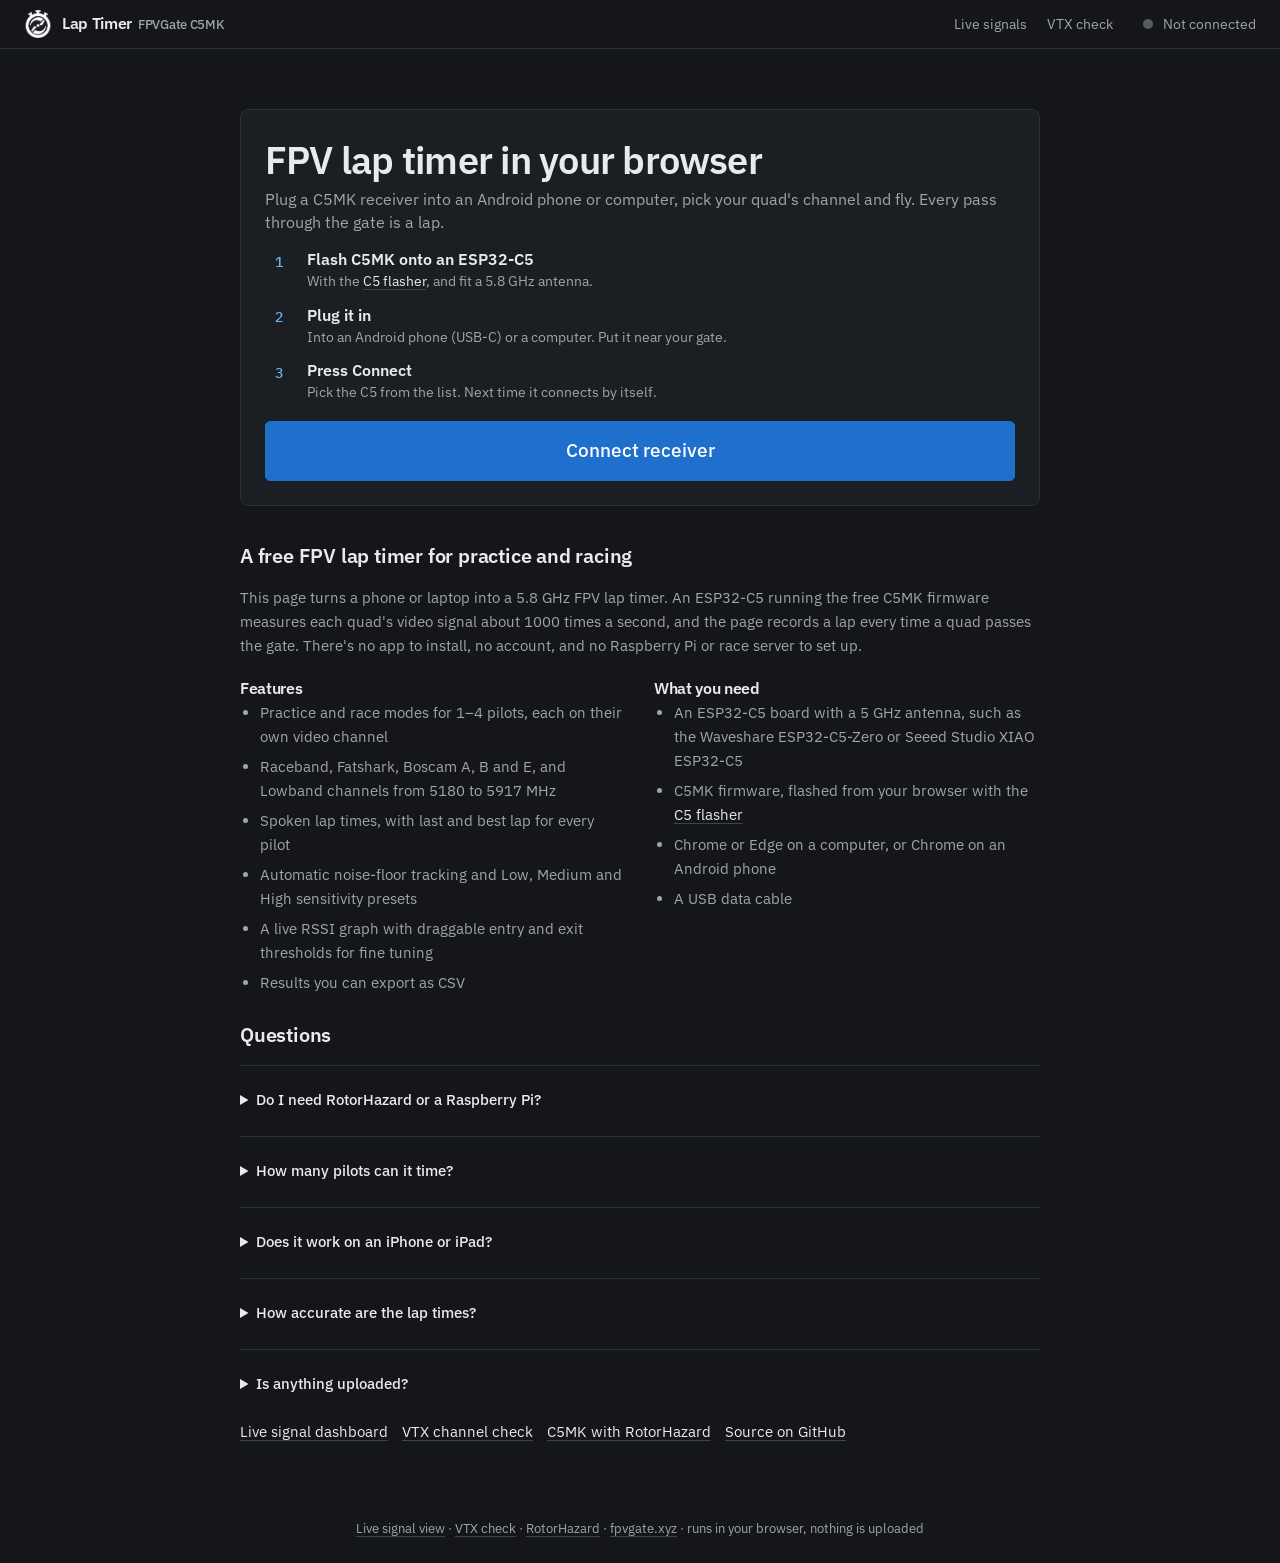
==== commit fec6c893: "Add search content for the lap timer, VTX check and dashboard Each tool's connect screen now has an " ====
--- a/multipilot/web/timer/index.html
+++ b/multipilot/web/timer/index.html
@@ -8,8 +8,19 @@
 <meta charset="utf-8">
 <meta name="viewport" content="width=device-width, initial-scale=1, viewport-fit=cover">
 <meta name="theme-color" content="#111317">
-<title>Lap Timer | FPVGate C5MK</title>
-<meta name="description" content="A simple FPV lap timer in your browser: plug in a C5MK receiver and start racing.">
+<title>Free FPV browser lap timer for 1-4 pilots | FPVGate C5MK</title>
+<meta name="description" content="A free FPV drone lap timer that runs in Chrome: plug an ESP32-C5 receiver into a phone or computer and time 1-4 pilots with voice lap calls and CSV results.">
+<link rel="canonical" href="https://c5mk.fpvgate.xyz/timer/">
+<meta property="og:type" content="website">
+<meta property="og:site_name" content="FPVGate C5MK">
+<meta property="og:title" content="Free FPV browser lap timer for 1-4 pilots | FPVGate C5MK">
+<meta property="og:description" content="A free FPV drone lap timer that runs in Chrome: plug an ESP32-C5 receiver into a phone or computer and time 1-4 pilots with voice lap calls and CSV results.">
+<meta property="og:url" content="https://c5mk.fpvgate.xyz/timer/">
+<meta property="og:image" content="https://c5mk.fpvgate.xyz/assets/social-preview.png">
+<meta property="og:image:width" content="1280">
+<meta property="og:image:height" content="640">
+<meta name="twitter:card" content="summary_large_image">
+<meta name="twitter:image" content="https://c5mk.fpvgate.xyz/assets/social-preview.png">
 <link rel="icon" href="../assets/fpvgate-logo.png" type="image/png">
 <style>
   :root {
@@ -201,6 +212,76 @@
   }
 </style>
 <link rel="stylesheet" href="../brand.css">
+<script type="application/ld+json">
+{
+ "@context": "https://schema.org",
+ "@type": "WebApplication",
+ "name": "C5MK FPV lap timer",
+ "url": "https://c5mk.fpvgate.xyz/timer/",
+ "description": "A free FPV lap timer for 1-4 pilots that runs in Chrome with an ESP32-C5 receiver: spoken lap times, sensitivity presets, RSSI graphs and CSV results.",
+ "applicationCategory": "SportsApplication",
+ "operatingSystem": "Chrome or Edge on a computer, Chrome on Android",
+ "browserRequirements": "Web Serial or WebUSB",
+ "offers": {
+  "@type": "Offer",
+  "price": "0",
+  "priceCurrency": "USD"
+ },
+ "isPartOf": {
+  "@type": "WebSite",
+  "name": "FPVGate C5MK",
+  "url": "https://c5mk.fpvgate.xyz/"
+ }
+}
+</script>
+<script type="application/ld+json">
+{
+ "@context": "https://schema.org",
+ "@type": "FAQPage",
+ "mainEntity": [
+  {
+   "@type": "Question",
+   "name": "Do I need RotorHazard or a Raspberry Pi?",
+   "acceptedAnswer": {
+    "@type": "Answer",
+    "text": "No. The receiver plugs straight into your phone or computer and the timer runs in the browser. If you already race with RotorHazard, the same receiver can also plug into RotorHazard as eight nodes."
+   }
+  },
+  {
+   "@type": "Question",
+   "name": "How many pilots can it time?",
+   "acceptedAnswer": {
+    "@type": "Answer",
+    "text": "The browser timer handles 1–4 pilots. One C5MK receiver can measure up to eight, which you can use through RotorHazard or an FPVGate timer."
+   }
+  },
+  {
+   "@type": "Question",
+   "name": "Does it work on an iPhone or iPad?",
+   "acceptedAnswer": {
+    "@type": "Answer",
+    "text": "No. Safari and other iOS browsers can't talk to USB devices. Use Chrome on Android, or Chrome or Edge on a computer."
+   }
+  },
+  {
+   "@type": "Question",
+   "name": "How accurate are the lap times?",
+   "acceptedAnswer": {
+    "@type": "Answer",
+    "text": "Each signal reading is timestamped by the receiver's own clock, so delays in the USB link or the phone don't move the lap times. Lap accuracy against video hasn't been measured yet."
+   }
+  },
+  {
+   "@type": "Question",
+   "name": "Is anything uploaded?",
+   "acceptedAnswer": {
+    "@type": "Answer",
+    "text": "No. The timer runs entirely in your browser. Settings stay on your device, and results only leave it if you export them."
+   }
+  }
+ ]
+}
+</script>
 </head>
 <body>
 <header>
@@ -217,7 +298,7 @@
   <!-- 1. Connect -->
   <section class="screen" id="scrConnect">
     <div class="card">
-      <h1>Time your laps</h1>
+      <h1>FPV lap timer in your browser</h1>
       <p>Plug a C5MK receiver into an Android phone or computer, pick your quad's channel and fly. Every pass through the gate is a lap.</p>
       <ol class="steps">
         <li><span class="n">1</span><div><b>Flash C5MK onto an ESP32-C5</b><div class="muted">With the <a href="https://fpvgate.xyz/c5.html#flasher" target="_blank" rel="noopener">C5 flasher</a>, and fit a 5.8 GHz antenna.</div></div></li>
@@ -227,6 +308,54 @@
       <button class="primary big" id="btnConnect">Connect receiver</button>
     </div>
     <div class="notice err" id="noUsb" hidden></div>
+    <div class="about">
+      <h2>A free FPV lap timer for practice and racing</h2>
+      <p>This page turns a phone or laptop into a 5.8&nbsp;GHz FPV lap timer. An ESP32-C5 running the free C5MK firmware measures each quad's video signal about 1000 times a second, and the page records a lap every time a quad passes the gate. There's no app to install, no account, and no Raspberry Pi or race server to set up.</p>
+      <div class="cols">
+        <div>
+          <h3>Features</h3>
+          <ul>
+            <li>Practice and race modes for 1–4 pilots, each on their own video channel</li>
+            <li>Raceband, Fatshark, Boscam A, B and E, and Lowband channels from 5180 to 5917&nbsp;MHz</li>
+            <li>Spoken lap times, with last and best lap for every pilot</li>
+            <li>Automatic noise-floor tracking and Low, Medium and High sensitivity presets</li>
+            <li>A live RSSI graph with draggable entry and exit thresholds for fine tuning</li>
+            <li>Results you can export as CSV</li>
+          </ul>
+        </div>
+        <div>
+          <h3>What you need</h3>
+          <ul>
+            <li>An ESP32-C5 board with a 5&nbsp;GHz antenna, such as the Waveshare ESP32-C5-Zero or Seeed Studio XIAO ESP32-C5</li>
+            <li>C5MK firmware, flashed from your browser with the <a href="https://fpvgate.xyz/c5.html#flasher" target="_blank" rel="noopener">C5 flasher</a></li>
+            <li>Chrome or Edge on a computer, or Chrome on an Android phone</li>
+            <li>A USB data cable</li>
+          </ul>
+        </div>
+      </div>
+      <h2>Questions</h2>
+      <details>
+        <summary>Do I need RotorHazard or a Raspberry Pi?</summary>
+        <p>No. The receiver plugs straight into your phone or computer and the timer runs in the browser. If you already race with RotorHazard, the same receiver can also <a href="../rotorhazard/">plug into RotorHazard as eight nodes</a>.</p>
+      </details>
+      <details>
+        <summary>How many pilots can it time?</summary>
+        <p>The browser timer handles 1–4 pilots. One C5MK receiver can measure up to eight, which you can use through RotorHazard or an FPVGate timer.</p>
+      </details>
+      <details>
+        <summary>Does it work on an iPhone or iPad?</summary>
+        <p>No. Safari and other iOS browsers can't talk to USB devices. Use Chrome on Android, or Chrome or Edge on a computer.</p>
+      </details>
+      <details>
+        <summary>How accurate are the lap times?</summary>
+        <p>Each signal reading is timestamped by the receiver's own clock, so delays in the USB link or the phone don't move the lap times. Lap accuracy against video hasn't been measured yet.</p>
+      </details>
+      <details>
+        <summary>Is anything uploaded?</summary>
+        <p>No. The timer runs entirely in your browser. Settings stay on your device, and results only leave it if you export them.</p>
+      </details>
+      <p class="tool-links"><a href="../">Live signal dashboard</a><a href="../vtx/">VTX channel check</a><a href="../rotorhazard/">C5MK with RotorHazard</a><a href="https://github.com/LouisHitchcock/FPVGateC5MK" target="_blank" rel="noopener">Source on GitHub</a></p>
+    </div>
   </section>
 
   <!-- 2. Set up -->
@@ -311,7 +440,7 @@
 </div>
 
 <footer>
-  <a href="../">Live signal view</a> · <a href="../vtx/">VTX check</a> · <a href="https://fpvgate.xyz" target="_blank" rel="noopener">fpvgate.xyz</a> · runs in your browser, nothing is uploaded
+  <a href="../">Live signal view</a> · <a href="../vtx/">VTX check</a> · <a href="../rotorhazard/">RotorHazard</a> · <a href="https://fpvgate.xyz" target="_blank" rel="noopener">fpvgate.xyz</a> · runs in your browser, nothing is uploaded
 </footer>
 
 <div id="countdown" hidden></div>
--- a/multipilot/web/brand.css
+++ b/multipilot/web/brand.css
@@ -71,6 +71,20 @@
 .lane.flash { animation: none; }
 :focus-visible { outline: 2px solid var(--accent); outline-offset: 2px; }
 
+/* Explainer and FAQ under each tool's connect screen. Plain HTML, so it reads
+   without a receiver and is what search engines index for each page. */
+.about { display: grid; gap: 14px; color: var(--soft); font-size: 15px; line-height: 1.6; }
+.about h2 { font-size: 20px; color: var(--ink); margin: 10px 0 0; }
+.about h3 { font-size: 16px; color: var(--ink); margin: 4px 0 0; }
+.about p, .about ul { margin: 0; color: var(--soft); }
+.about ul { padding-left: 20px; display: grid; gap: 6px; }
+.about details { border-top: 1px solid var(--rule); padding: 12px 0 0; }
+.about summary { cursor: pointer; color: var(--ink); font-weight: 500; }
+.about details p { margin-top: 8px; }
+.about .cols { display: grid; gap: 14px 28px; }
+@media (min-width: 760px) { .about .cols { grid-template-columns: 1fr 1fr; } }
+.tool-links { display: flex; flex-wrap: wrap; gap: 6px 14px; }
+
 /* The shared VTX module inserts its CSS dynamically: keep these selectors
    specific enough to apply the same brand after the panel is mounted. */
 .vx .vx-card { border-radius: var(--r-lg); }
